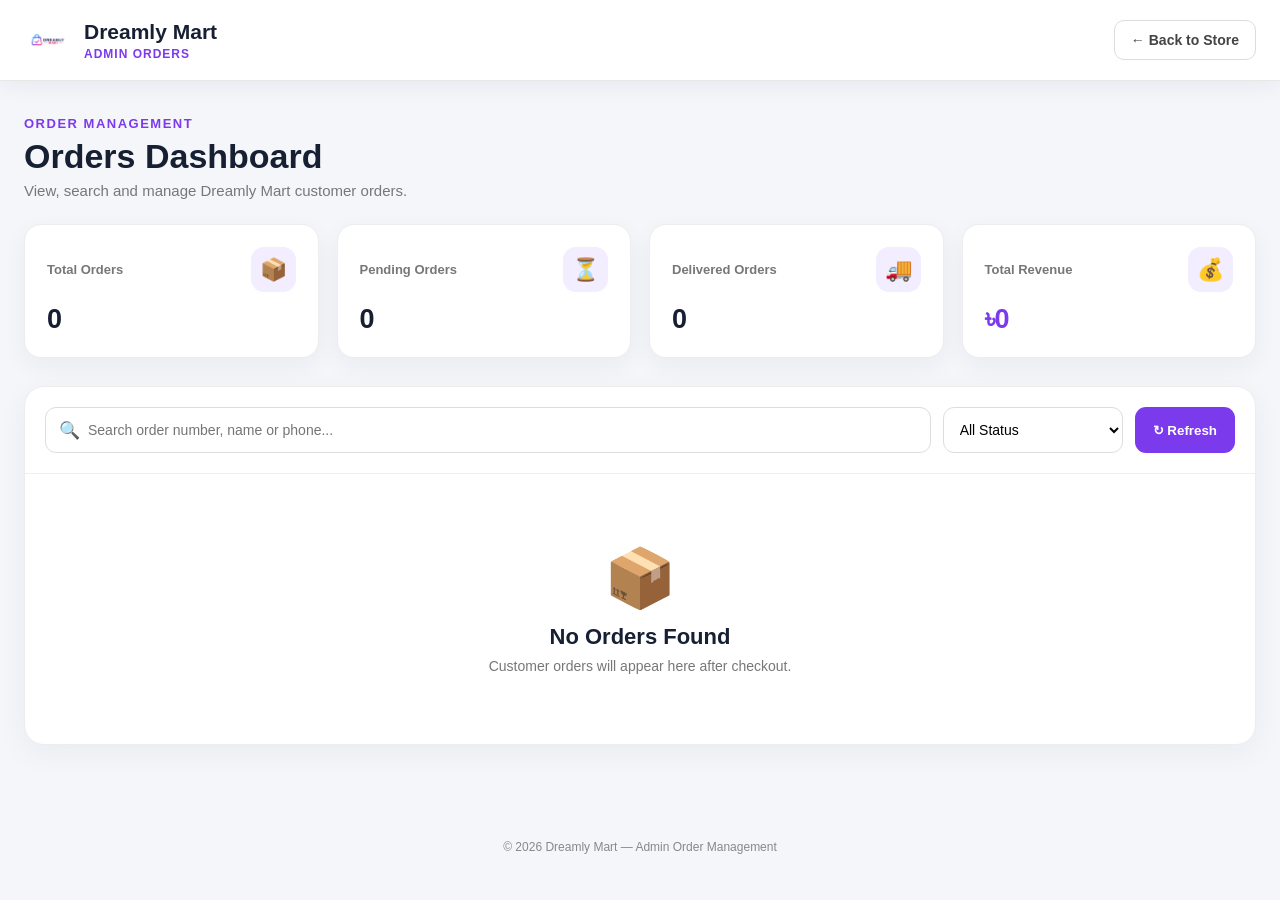
==== frontend/admin-orders.html @ 934dea35 "Create admin orders dashboard" ====
<!DOCTYPE html>
<html lang="en">

<head>

    <meta charset="UTF-8">

    <meta
        name="viewport"
        content="width=device-width, initial-scale=1.0"
    >

    <title>Admin Orders | Dreamly Mart</title>

    <style>

        /* =====================================================
           DREAMLY MART
           ADMIN ORDERS DASHBOARD
        ===================================================== */

        * {
            box-sizing: border-box;
        }


        html {
            scroll-behavior: smooth;
        }


        body {
            margin: 0;
            font-family:
                Arial,
                Helvetica,
                sans-serif;

            background: #f5f6fa;
            color: #172033;
        }


        button,
        input,
        select {
            font-family: inherit;
        }


        /* =====================================================
           HEADER
        ===================================================== */

        .admin-header {
            position: sticky;
            top: 0;
            z-index: 1000;

            width: 100%;

            background: #ffffff;

            border-bottom: 1px solid #e8e8e8;

            box-shadow:
                0 5px 20px rgba(20, 30, 50, 0.06);
        }


        .admin-header-inner {
            max-width: 1400px;

            margin: 0 auto;

            padding: 16px 24px;

            display: flex;

            align-items: center;

            justify-content: space-between;

            gap: 20px;
        }


        .admin-brand {
            display: flex;

            align-items: center;

            gap: 12px;
        }


        .admin-brand-logo {
            width: 48px;
            height: 48px;

            object-fit: contain;
        }


        .admin-brand-text h1 {
            margin: 0;

            font-size: 21px;

            color: #172033;
        }


        .admin-brand-text span {
            display: block;

            margin-top: 3px;

            font-size: 12px;

            color: #7c3aed;

            font-weight: 700;

            letter-spacing: 1px;
        }


        .back-store-btn {
            display: inline-flex;

            align-items: center;

            justify-content: center;

            gap: 7px;

            padding: 11px 16px;

            border: 1px solid #ddd;

            border-radius: 10px;

            background: #fff;

            color: #444;

            text-decoration: none;

            font-size: 14px;

            font-weight: 700;

            cursor: pointer;
        }


        .back-store-btn:hover {
            border-color: #7c3aed;

            color: #7c3aed;
        }



        /* =====================================================
           PAGE
        ===================================================== */

        .admin-page {
            width: 100%;

            max-width: 1400px;

            margin: 0 auto;

            padding: 35px 24px 70px;
        }


        .page-title {
            margin-bottom: 25px;
        }


        .page-title span {
            display: block;

            color: #7c3aed;

            font-size: 13px;

            font-weight: 800;

            letter-spacing: 1.5px;

            margin-bottom: 6px;
        }


        .page-title h2 {
            margin: 0 0 6px;

            font-size: 34px;
        }


        .page-title p {
            margin: 0;

            color: #777;

            font-size: 15px;
        }



        /* =====================================================
           STATS
        ===================================================== */

        .stats-grid {
            display: grid;

            grid-template-columns:
                repeat(4, minmax(0, 1fr));

            gap: 18px;

            margin-bottom: 28px;
        }


        .stat-card {
            background: #fff;

            border-radius: 17px;

            padding: 22px;

            border: 1px solid #ededed;

            box-shadow:
                0 8px 25px rgba(20, 30, 50, 0.05);
        }


        .stat-top {
            display: flex;

            align-items: center;

            justify-content: space-between;

            gap: 10px;
        }


        .stat-icon {
            width: 45px;
            height: 45px;

            border-radius: 13px;

            background: #f2edff;

            display: flex;

            align-items: center;

            justify-content: center;

            font-size: 22px;
        }


        .stat-card small {
            color: #777;

            font-size: 13px;

            font-weight: 600;
        }


        .stat-card strong {
            display: block;

            margin-top: 12px;

            font-size: 27px;

            color: #172033;
        }


        .stat-card.revenue strong {
            color: #7c3aed;
        }



        /* =====================================================
           TOOLBAR
        ===================================================== */

        .orders-panel {
            background: #fff;

            border-radius: 20px;

            border: 1px solid #ededed;

            box-shadow:
                0 8px 30px rgba(20, 30, 50, 0.05);

            overflow: hidden;
        }


        .orders-toolbar {
            padding: 20px;

            border-bottom: 1px solid #eee;

            display: grid;

            grid-template-columns:
                minmax(220px, 1fr)
                180px
                auto;

            gap: 12px;

            align-items: center;
        }


        .search-wrap {
            position: relative;
        }


        .search-wrap input {
            width: 100%;

            height: 46px;

            padding:
                0 15px 0 42px;

            border: 1px solid #ddd;

            border-radius: 11px;

            outline: none;

            font-size: 14px;
        }


        .search-wrap input:focus {
            border-color: #7c3aed;

            box-shadow:
                0 0 0 3px
                rgba(124, 58, 237, 0.10);
        }


        .search-icon {
            position: absolute;

            left: 14px;

            top: 50%;

            transform:
                translateY(-50%);

            font-size: 17px;

            color: #888;

            pointer-events: none;
        }


        #statusFilter {
            width: 100%;

            height: 46px;

            padding: 0 12px;

            border: 1px solid #ddd;

            border-radius: 11px;

            background: #fff;

            outline: none;

            font-size: 14px;
        }


        #statusFilter:focus {
            border-color: #7c3aed;
        }


        .refresh-btn {
            height: 46px;

            padding: 0 18px;

            border: none;

            border-radius: 11px;

            background: #7c3aed;

            color: #fff;

            font-weight: 700;

            cursor: pointer;
        }


        .refresh-btn:hover {
            background: #6d28d9;
        }



        /* =====================================================
           ORDERS TABLE
        ===================================================== */

        .orders-table-wrap {
            width: 100%;

            overflow-x: auto;
        }


        .orders-table {
            width: 100%;

            border-collapse: collapse;

            min-width: 950px;
        }


        .orders-table th {
            background: #fafafa;

            padding: 15px 16px;

            text-align: left;

            font-size: 12px;

            color: #777;

            text-transform: uppercase;

            letter-spacing: 0.7px;

            white-space: nowrap;

            border-bottom: 1px solid #eee;
        }


        .orders-table td {
            padding: 17px 16px;

            border-bottom: 1px solid #f0f0f0;

            vertical-align: middle;

            font-size: 14px;
        }


        .orders-table tbody tr:hover {
            background: #fcfbff;
        }


        .order-number {
            font-weight: 800;

            color: #7c3aed;

            white-space: nowrap;
        }


        .customer-name {
            font-weight: 700;

            color: #202638;
        }


        .customer-phone {
            margin-top: 4px;

            color: #777;

            font-size: 12px;
        }


        .order-total {
            font-weight: 800;

            color: #7c3aed;

            white-space: nowrap;
        }


        .order-date {
            color: #666;

            white-space: nowrap;

            font-size: 13px;
        }



        /* =====================================================
           STATUS
        ===================================================== */

        .status-select {
            border: none;

            outline: none;

            border-radius: 20px;

            padding: 7px 11px;

            font-size: 12px;

            font-weight: 800;

            cursor: pointer;

            background: #f1f1f1;

            color: #555;
        }


        .status-pending {
            background: #fff3cd;

            color: #856404;
        }


        .status-confirmed {
            background: #e7f1ff;

            color: #1456a0;
        }


        .status-processing {
            background: #eee8ff;

            color: #6333bb;
        }


        .status-shipped {
            background: #e4f8ef;

            color: #147a4d;
        }


        .status-delivered {
            background: #dff7e8;

            color: #137a40;
        }


        .status-cancelled {
            background: #ffe7e7;

            color: #b42318;
        }



        /* =====================================================
           ACTIONS
        ===================================================== */

        .action-buttons {
            display: flex;

            gap: 7px;

            align-items: center;
        }


        .view-btn,
        .delete-btn {
            border: none;

            border-radius: 9px;

            padding: 9px 11px;

            cursor: pointer;

            font-size: 13px;

            font-weight: 700;
        }


        .view-btn {
            background: #f1ecff;

            color: #6d28d9;
        }


        .view-btn:hover {
            background: #e7ddff;
        }


        .delete-btn {
            background: #fff0f0;

            color: #c62828;
        }


        .delete-btn:hover {
            background: #ffe1e1;
        }



        /* =====================================================
           EMPTY STATE
        ===================================================== */

        .empty-orders {
            padding: 70px 20px;

            text-align: center;
        }


        .empty-orders-icon {
            font-size: 58px;

            margin-bottom: 12px;
        }


        .empty-orders h3 {
            margin: 0 0 8px;

            font-size: 22px;
        }


        .empty-orders p {
            margin: 0;

            color: #777;

            font-size: 14px;
        }



        /* =====================================================
           MODAL
        ===================================================== */

        .order-modal-overlay {
            position: fixed;

            inset: 0;

            z-index: 9999;

            background:
                rgba(15, 20, 30, 0.65);

            display: none;

            align-items: center;

            justify-content: center;

            padding: 20px;
        }


        .order-modal-overlay.show {
            display: flex;
        }


        .order-modal {
            width: 100%;

            max-width: 720px;

            max-height: 90vh;

            overflow-y: auto;

            background: #fff;

            border-radius: 22px;

            box-shadow:
                0 25px 80px
                rgba(0, 0, 0, 0.22);
        }


        .modal-header {
            position: sticky;

            top: 0;

            z-index: 2;

            background: #fff;

            padding: 20px 23px;

            border-bottom: 1px solid #eee;

            display: flex;

            align-items: center;

            justify-content: space-between;

            gap: 15px;
        }


        .modal-header h2 {
            margin: 0;

            font-size: 21px;
        }


        .modal-close {
            width: 40px;
            height: 40px;

            border: none;

            border-radius: 50%;

            background: #f3f3f3;

            font-size: 21px;

            cursor: pointer;
        }


        .modal-body {
            padding: 23px;
        }


        .detail-section {
            margin-bottom: 25px;
        }


        .detail-section:last-child {
            margin-bottom: 0;
        }


        .detail-section-title {
            margin: 0 0 13px;

            font-size: 14px;

            color: #7c3aed;

            text-transform: uppercase;

            letter-spacing: 1px;
        }


        .customer-details {
            display: grid;

            grid-template-columns:
                1fr 1fr;

            gap: 12px;
        }


        .detail-box {
            padding: 13px;

            border-radius: 11px;

            background: #f8f8fa;
        }


        .detail-box.full {
            grid-column: 1 / -1;
        }


        .detail-box small {
            display: block;

            color: #888;

            font-size: 11px;

            margin-bottom: 4px;
        }


        .detail-box strong {
            color: #202638;

            font-size: 14px;

            word-break: break-word;
        }


        .modal-items {
            border: 1px solid #eee;

            border-radius: 13px;

            overflow: hidden;
        }


        .modal-item {
            display: grid;

            grid-template-columns:
                55px minmax(0, 1fr) auto;

            gap: 12px;

            align-items: center;

            padding: 12px;

            border-bottom: 1px solid #eee;
        }


        .modal-item:last-child {
            border-bottom: none;
        }


        .modal-item-image {
            width: 55px;
            height: 55px;

            border-radius: 9px;

            background: #f5f5f5;

            overflow: hidden;

            display: flex;

            align-items: center;

            justify-content: center;
        }


        .modal-item-image img {
            width: 100%;
            height: 100%;

            object-fit: cover;
        }


        .modal-item-name {
            font-size: 14px;

            font-weight: 700;

            color: #202638;
        }


        .modal-item-qty {
            margin-top: 4px;

            font-size: 12px;

            color: #777;
        }


        .modal-item-price {
            font-weight: 800;

            color: #7c3aed;

            white-space: nowrap;
        }


        .modal-total {
            margin-top: 14px;

            padding-top: 15px;

            border-top: 1px dashed #ddd;
        }


        .modal-total-row {
            display: flex;

            align-items: center;

            justify-content: space-between;

            gap: 15px;

            margin-bottom: 10px;
        }


        .modal-total-row span {
            color: #666;

            font-size: 14px;
        }


        .modal-total-row strong {
            color: #222;

            font-size: 14px;
        }


        .modal-grand-total {
            padding-top: 12px;

            border-top: 1px solid #eee;

            display: flex;

            justify-content: space-between;

            align-items: center;
        }


        .modal-grand-total span {
            font-weight: 800;

            font-size: 17px;
        }


        .modal-grand-total strong {
            font-size: 22px;

            color: #7c3aed;
        }



        /* =====================================================
           FOOTER
        ===================================================== */

        .admin-footer {
            text-align: center;

            padding: 25px 15px 40px;

            color: #888;

            font-size: 12px;
        }



        /* =====================================================
           MOBILE
        ===================================================== */

        @media (max-width: 900px) {

            .stats-grid {
                grid-template-columns:
                    repeat(2, minmax(0, 1fr));
            }


            .orders-toolbar {
                grid-template-columns:
                    1fr 1fr;
            }


            .refresh-btn {
                width: 100%;
            }

        }


        @media (max-width: 600px) {

            .admin-header-inner {
                padding: 12px 15px;
            }


            .admin-brand-logo {
                width: 42px;
                height: 42px;
            }


            .admin-brand-text h1 {
                font-size: 17px;
            }


            .admin-brand-text span {
                font-size: 10px;
            }


            .back-store-btn {
                padding: 9px 11px;

                font-size: 12px;
            }


            .admin-page {
                padding:
                    25px 12px 50px;
            }


            .page-title h2 {
                font-size: 28px;
            }


            .stats-grid {
                grid-template-columns: 1fr 1fr;

                gap: 10px;
            }


            .stat-card {
                padding: 15px;
            }


            .stat-card strong {
                font-size: 22px;
            }


            .stat-icon {
                width: 38px;
                height: 38px;

                font-size: 18px;
            }


            .orders-toolbar {
                grid-template-columns: 1fr;

                padding: 15px;
            }


            .orders-panel {
                border-radius: 15px;
            }


            .customer-details {
                grid-template-columns: 1fr;
            }


            .detail-box.full {
                grid-column: auto;
            }


            .order-modal {
                border-radius: 17px;

                max-height: 94vh;
            }


            .modal-body {
                padding: 18px;
            }

        }

    </style>

</head>


<body>


<!-- =====================================================
     HEADER
===================================================== -->

<header class="admin-header">

    <div class="admin-header-inner">

        <div class="admin-brand">

            <img
                class="admin-brand-logo"
                src="images/logo-header.png"
                alt="Dreamly Mart"
            >

            <div class="admin-brand-text">

                <h1>
                    Dreamly Mart
                </h1>

                <span>
                    ADMIN ORDERS
                </span>

            </div>

        </div>


        <a
            href="index.html"
            class="back-store-btn"
        >
            ← Back to Store
        </a>

    </div>

</header>



<!-- =====================================================
     MAIN
===================================================== -->

<main class="admin-page">


    <!-- PAGE TITLE -->

    <section class="page-title">

        <span>
            ORDER MANAGEMENT
        </span>

        <h2>
            Orders Dashboard
        </h2>

        <p>
            View, search and manage Dreamly Mart customer orders.
        </p>

    </section>



    <!-- =================================================
         STATS
    ================================================== -->

    <section class="stats-grid">


        <div class="stat-card">

            <div class="stat-top">

                <small>
                    Total Orders
                </small>

                <div class="stat-icon">
                    📦
                </div>

            </div>

            <strong id="totalOrders">
                0
            </strong>

        </div>



        <div class="stat-card">

            <div class="stat-top">

                <small>
                    Pending Orders
                </small>

                <div class="stat-icon">
                    ⏳
                </div>

            </div>

            <strong id="pendingOrders">
                0
            </strong>

        </div>



        <div class="stat-card">

            <div class="stat-top">

                <small>
                    Delivered Orders
                </small>

                <div class="stat-icon">
                    🚚
                </div>

            </div>

            <strong id="deliveredOrders">
                0
            </strong>

        </div>



        <div class="stat-card revenue">

            <div class="stat-top">

                <small>
                    Total Revenue
                </small>

                <div class="stat-icon">
                    💰
                </div>

            </div>

            <strong id="totalRevenue">
                ৳0
            </strong>

        </div>


    </section>



    <!-- =================================================
         ORDERS
    ================================================== -->

    <section class="orders-panel">


        <!-- TOOLBAR -->

        <div class="orders-toolbar">


            <div class="search-wrap">

                <span class="search-icon">
                    🔍
                </span>

                <input
                    type="search"
                    id="orderSearch"
                    placeholder="Search order number, name or phone..."
                    autocomplete="off"
                >

            </div>


            <select id="statusFilter">

                <option value="all">
                    All Status
                </option>

                <option value="Pending">
                    Pending
                </option>

                <option value="Confirmed">
                    Confirmed
                </option>

                <option value="Processing">
                    Processing
                </option>

                <option value="Shipped">
                    Shipped
                </option>

                <option value="Delivered">
                    Delivered
                </option>

                <option value="Cancelled">
                    Cancelled
                </option>

            </select>


            <button
                type="button"
                class="refresh-btn"
                id="refreshOrders"
            >
                ↻ Refresh

            </button>


        </div>



        <!-- TABLE -->

        <div
            class="orders-table-wrap"
            id="ordersTableContainer"
        >

        </div>


    </section>


</main>



<!-- =====================================================
     ORDER DETAILS MODAL
===================================================== -->

<div
    class="order-modal-overlay"
    id="orderModalOverlay"
>


    <div class="order-modal">


        <div class="modal-header">

            <h2>
                Order Details
            </h2>


            <button
                type="button"
                class="modal-close"
                id="closeOrderModal"
                aria-label="Close"
            >
                ✕
            </button>

        </div>


        <div
            class="modal-body"
            id="orderModalBody"
        >

        </div>


    </div>

</div>



<!-- =====================================================
     FOOTER
===================================================== -->

<footer class="admin-footer">

    © 2026 Dreamly Mart — Admin Order Management

</footer>



<script>

document.addEventListener(
    "DOMContentLoaded",
    function () {


        /* =================================================
           STORAGE
        ================================================= */

        function getOrders() {

            try {

                return JSON.parse(
                    localStorage.getItem(
                        "dreamlyOrders"
                    )
                ) || [];

            } catch (error) {

                return [];

            }

        }


        function saveOrders(orders) {

            localStorage.setItem(
                "dreamlyOrders",
                JSON.stringify(orders)
            );

        }



        /* =================================================
           ELEMENTS
        ================================================= */

        const tableContainer =
            document.getElementById(
                "ordersTableContainer"
            );


        const searchInput =
            document.getElementById(
                "orderSearch"
            );


        const statusFilter =
            document.getElementById(
                "statusFilter"
            );


        const refreshButton =
            document.getElementById(
                "refreshOrders"
            );


        const modalOverlay =
            document.getElementById(
                "orderModalOverlay"
            );


        const modalBody =
            document.getElementById(
                "orderModalBody"
            );


        const closeModalButton =
            document.getElementById(
                "closeOrderModal"
            );



        /* =================================================
           MONEY
        ================================================= */

        function formatMoney(amount) {

            return (
                "৳" +
                Number(amount || 0)
                    .toLocaleString("en-BD")
            );

        }



        /* =================================================
           DATE
        ================================================= */

        function formatDate(dateString) {

            if (!dateString) {

                return "—";

            }


            const date =
                new Date(dateString);


            if (
                Number.isNaN(
                    date.getTime()
                )
            ) {

                return "—";

            }


            return date.toLocaleDateString(
                "en-BD",
                {
                    day: "2-digit",
                    month: "short",
                    year: "numeric"
                }
            )
            +
            " "
            +
            date.toLocaleTimeString(
                "en-BD",
                {
                    hour: "2-digit",
                    minute: "2-digit"
                }
            );

        }



        /* =================================================
           ESCAPE HTML
        ================================================= */

        function escapeHTML(value) {

            return String(
                value ?? ""
            )
            .replace(
                /&/g,
                "&amp;"
            )
            .replace(
                /</g,
                "&lt;"
            )
            .replace(
                />/g,
                "&gt;"
            )
            .replace(
                /"/g,
                "&quot;"
            )
            .replace(
                /'/g,
                "&#039;"
            );

        }



        /* =================================================
           STATUS CLASS
        ================================================= */

        function statusClass(status) {

            const safeStatus =
                String(status || "Pending")
                    .toLowerCase();


            return (
                "status-" +
                safeStatus
                    .replace(
                        /\s+/g,
                        "-"
                    )
            );

        }



        /* =================================================
           UPDATE STATS
        ================================================= */

        function updateStats(orders) {

            const total =
                orders.length;


            const pending =
                orders.filter(
                    function (order) {

                        return (
                            order.status ===
                            "Pending"
                        );

                    }
                ).length;


            const delivered =
                orders.filter(
                    function (order) {

                        return (
                            order.status ===
                            "Delivered"
                        );

                    }
                ).length;


            const revenue =
                orders.reduce(
                    function (
                        total,
                        order
                    ) {

                        return (
                            total +
                            Number(
                                order.total || 0
                            )
                        );

                    },
                    0
                );


            document.getElementById(
                "totalOrders"
            ).textContent =
                total;


            document.getElementById(
                "pendingOrders"
            ).textContent =
                pending;


            document.getElementById(
                "deliveredOrders"
            ).textContent =
                delivered;


            document.getElementById(
                "totalRevenue"
            ).textContent =
                formatMoney(
                    revenue
                );

        }



        /* =================================================
           FILTER ORDERS
        ================================================= */

        function getFilteredOrders() {

            const orders =
                getOrders();


            const search =
                searchInput
                    ? searchInput.value
                        .trim()
                        .toLowerCase()
                    : "";


            const status =
                statusFilter
                    ? statusFilter.value
                    : "all";


            return orders.filter(
                function (order) {

                    const customer =
                        order.customer || {};


                    const searchText =
                        (
                            order.orderNumber ||
                            ""
                        )
                        .toLowerCase()
                        +
                        " "
                        +
                        (
                            customer.name ||
                            ""
                        )
                        .toLowerCase()
                        +
                        " "
                        +
                        (
                            customer.phone ||
                            ""
                        )
                        .toLowerCase();


                    const matchesSearch =
                        !search ||
                        searchText.includes(
                            search
                        );


                    const matchesStatus =
                        status === "all" ||
                        order.status === status;


                    return (
                        matchesSearch &&
                        matchesStatus
                    );

                }
            );

        }



        /* =================================================
           RENDER ORDERS
        ================================================= */

        function renderOrders() {

            const allOrders =
                getOrders();


            updateStats(
                allOrders
            );


            const orders =
                getFilteredOrders();


            if (
                !orders.length
            ) {

                tableContainer.innerHTML = `

                    <div class="empty-orders">

                        <div class="empty-orders-icon">
                            📦
                        </div>

                        <h3>
                            No Orders Found
                        </h3>

                        <p>
                            Customer orders will appear here after checkout.
                        </p>

                    </div>

                `;

                return;

            }


            /* Newest first */

            orders.sort(
                function (a, b) {

                    return (
                        new Date(
                            b.createdAt || 0
                        )
                        -
                        new Date(
                            a.createdAt || 0
                        )
                    );

                }
            );


            let rows = "";


            orders.forEach(
                function (order) {

                    const customer =
                        order.customer || {};


                    const status =
                        order.status ||
                        "Pending";


                    rows += `

                        <tr>

                            <td>

                                <div class="order-number">
                                    ${escapeHTML(
                                        order.orderNumber ||
                                        "—"
                                    )}
                                </div>

                            </td>


                            <td>

                                <div class="customer-name">
                                    ${escapeHTML(
                                        customer.name ||
                                        "—"
                                    )}
                                </div>

                                <div class="customer-phone">
                                    ${escapeHTML(
                                        customer.phone ||
                                        "—"
                                    )}
                                </div>

                            </td>


                            <td>

                                ${escapeHTML(
                                    customer.district ||
                                    "—"
                                )}

                            </td>


                            <td>

                                <div class="order-total">
                                    ${formatMoney(
                                        order.total
                                    )}
                                </div>

                            </td>


                            <td>

                                <div class="order-date">
                                    ${formatDate(
                                        order.createdAt
                                    )}
                                </div>

                            </td>


                            <td>

                                <select
                                    class="status-select ${statusClass(
                                        status
                                    )}"
                                    data-status-id="${escapeHTML(
                                        order.orderNumber
                                    )}"
                                >

                                    <option
                                        value="Pending"
                                        ${status === "Pending" ? "selected" : ""}
                                    >
                                        Pending
                                    </option>

                                    <option
                                        value="Confirmed"
                                        ${status === "Confirmed" ? "selected" : ""}
                                    >
                                        Confirmed
                                    </option>

                                    <option
                                        value="Processing"
                                        ${status === "Processing" ? "selected" : ""}
                                    >
                                        Processing
                                    </option>

                                    <option
                                        value="Shipped"
                                        ${status === "Shipped" ? "selected" : ""}
                                    >
                                        Shipped
                                    </option>

                                    <option
                                        value="Delivered"
                                        ${status === "Delivered" ? "selected" : ""}
                                    >
                                        Delivered
                                    </option>

                                    <option
                                        value="Cancelled"
                                        ${status === "Cancelled" ? "selected" : ""}
                                    >
                                        Cancelled
                                    </option>

                                </select>

                            </td>


                            <td>

                                <div class="action-buttons">

                                    <button
                                        type="button"
                                        class="view-btn"
                                        data-view-id="${escapeHTML(
                                            order.orderNumber
                                        )}"
                                    >
                                        👁 View
                                    </button>


                                    <button
                                        type="button"
                                        class="delete-btn"
                                        data-delete-id="${escapeHTML(
                                            order.orderNumber
                                        )}"
                                    >
                                        🗑 Delete
                                    </button>

                                </div>

                            </td>

                        </tr>

                    `;

                }
            );


            tableContainer.innerHTML = `

                <table class="orders-table">

                    <thead>

                        <tr>

                            <th>
                                Order
                            </th>

                            <th>
                                Customer
                            </th>

                            <th>
                                District
                            </th>

                            <th>
                                Total
                            </th>

                            <th>
                                Date
                            </th>

                            <th>
                                Status
                            </th>

                            <th>
                                Action
                            </th>

                        </tr>

                    </thead>


                    <tbody>

                        ${rows}

                    </tbody>

                </table>

            `;


            attachOrderActions();

        }



        /* =================================================
           ORDER ACTIONS
        ================================================= */

        function attachOrderActions() {


            /* STATUS */

            tableContainer
                .querySelectorAll(
                    ".status-select"
                )
                .forEach(
                    function (select) {

                        select.addEventListener(
                            "change",
                            function () {

                                updateOrderStatus(
                                    select.dataset.statusId,
                                    select.value
                                );

                            }
                        );

                    }
                );


            /* VIEW */

            tableContainer
                .querySelectorAll(
                    "[data-view-id]"
                )
                .forEach(
                    function (button) {

                        button.addEventListener(
                            "click",
                            function () {

                                openOrderModal(
                                    button.dataset.viewId
                                );

                            }
                        );

                    }
                );


            /* DELETE */

            tableContainer
                .querySelectorAll(
                    "[data-delete-id]"
                )
                .forEach(
                    function (button) {

                        button.addEventListener(
                            "click",
                            function () {

                                deleteOrder(
                                    button.dataset.deleteId
                                );

                            }
                        );

                    }
                );

        }



        /* =================================================
           UPDATE STATUS
        ================================================= */

        function updateOrderStatus(
            orderNumber,
            newStatus
        ) {

            const orders =
                getOrders();


            const order =
                orders.find(
                    function (item) {

                        return (
                            item.orderNumber ===
                            orderNumber
                        );

                    }
                );


            if (!order) {

                return;

            }


            order.status =
                newStatus;


            saveOrders(
                orders
            );


            renderOrders();

        }



        /* =================================================
           DELETE ORDER
        ================================================= */

        function deleteOrder(
            orderNumber
        ) {

            const confirmed =
                window.confirm(
                    "Are you sure you want to delete this order?"
                );


            if (!confirmed) {

                return;

            }


            let orders =
                getOrders();


            orders =
                orders.filter(
                    function (order) {

                        return (
                            order.orderNumber !==
                            orderNumber
                        );

                    }
                );


            saveOrders(
                orders
            );


            renderOrders();

        }



        /* =================================================
           OPEN ORDER MODAL
        ================================================= */

        function openOrderModal(
            orderNumber
        ) {

            const orders =
                getOrders();


            const order =
                orders.find(
                    function (item) {

                        return (
                            item.orderNumber ===
                            orderNumber
                        );

                    }
                );


            if (!order) {

                return;

            }


            const customer =
                order.customer || {};


            const items =
                Array.isArray(
                    order.items
                )
                    ? order.items
                    : [];


            let itemsHTML = "";


            items.forEach(
                function (item) {

                    itemsHTML += `

                        <div class="modal-item">

                            <div class="modal-item-image">

                                <img
                                    src="${escapeHTML(
                                        item.image ||
                                        ""
                                    )}"
                                    alt="${escapeHTML(
                                        item.name ||
                                        "Product"
                                    )}"
                                >

                            </div>


                            <div>

                                <div class="modal-item-name">

                                    ${escapeHTML(
                                        item.name ||
                                        "Product"
                                    )}

                                </div>

                                <div class="modal-item-qty">

                                    Quantity:
                                    ${Number(
                                        item.quantity || 0
                                    )}

                                </div>

                            </div>


                            <div class="modal-item-price">

                                ${formatMoney(
                                    Number(
                                        item.price || 0
                                    ) *
                                    Number(
                                        item.quantity || 0
                                    )
                                )}

                            </div>

                        </div>

                    `;

                }
            );


            if (!itemsHTML) {

                itemsHTML = `

                    <div style="padding:20px;text-align:center;color:#777;">
                        No product information available.
                    </div>

                `;

            }


            modalBody.innerHTML = `

                <div class="detail-section">

                    <h3 class="detail-section-title">
                        Order Information
                    </h3>


                    <div class="customer-details">

                        <div class="detail-box">

                            <small>
                                Order Number
                            </small>

                            <strong>
                                ${escapeHTML(
                                    order.orderNumber ||
                                    "—"
                                )}
                            </strong>

                        </div>


                        <div class="detail-box">

                            <small>
                                Order Date
                            </small>

                            <strong>
                                ${formatDate(
                                    order.createdAt
                                )}
                            </strong>

                        </div>


                        <div class="detail-box">

                            <small>
                                Status
                            </small>

                            <strong>
                                ${escapeHTML(
                                    order.status ||
                                    "Pending"
                                )}
                            </strong>

                        </div>


                        <div class="detail-box">

                            <small>
                                Payment Method
                            </small>

                            <strong>
                                ${escapeHTML(
                                    order.paymentMethod ||
                                    "cod"
                                )}
                            </strong>

                        </div>

                    </div>

                </div>



                <div class="detail-section">

                    <h3 class="detail-section-title">
                        Customer Information
                    </h3>


                    <div class="customer-details">

                        <div class="detail-box">

                            <small>
                                Full Name
                            </small>

                            <strong>
                                ${escapeHTML(
                                    customer.name ||
                                    "—"
                                )}
                            </strong>

                        </div>


                        <div class="detail-box">

                            <small>
                                Mobile Number
                            </small>

                            <strong>
                                ${escapeHTML(
                                    customer.phone ||
                                    "—"
                                )}
                            </strong>

                        </div>


                        <div class="detail-box">

                            <small>
                                Email
                            </small>

                            <strong>
                                ${escapeHTML(
                                    customer.email ||
                                    "Not provided"
                                )}
                            </strong>

                        </div>


                        <div class="detail-box">

                            <small>
                                District
                            </small>

                            <strong>
                                ${escapeHTML(
                                    customer.district ||
                                    "—"
                                )}
                            </strong>

                        </div>


                        <div class="detail-box full">

                            <small>
                                Delivery Address
                            </small>

                            <strong>
                                ${escapeHTML(
                                    customer.address ||
                                    "—"
                                )}
                            </strong>

                        </div>


                        ${
                            customer.note
                                ? `
                                    <div class="detail-box full">

                                        <small>
                                            Order Note
                                        </small>

                                        <strong>
                                            ${escapeHTML(
                                                customer.note
                                            )}
                                        </strong>

                                    </div>
                                `
                                : ""
                        }

                    </div>

                </div>



                <div class="detail-section">

                    <h3 class="detail-section-title">
                        Ordered Products
                    </h3>


                    <div class="modal-items">

                        ${itemsHTML}

                    </div>


                    <div class="modal-total">

                        <div class="modal-total-row">

                            <span>
                                Subtotal
                            </span>

                            <strong>
                                ${formatMoney(
                                    order.subtotal
                                )}
                            </strong>

                        </div>


                        <div class="modal-total-row">

                            <span>
                                Delivery Charge
                            </span>

                            <strong>
                                ${formatMoney(
                                    order.deliveryCharge
                                )}
                            </strong>

                        </div>


                        <div class="modal-grand-total">

                            <span>
                                Total
                            </span>

                            <strong>
                                ${formatMoney(
                                    order.total
                                )}
                            </strong>

                        </div>

                    </div>

                </div>

            `;


            modalOverlay.classList.add(
                "show"
            );


            /* Image fallback */

            modalBody
                .querySelectorAll(
                    "img"
                )
                .forEach(
                    function (image) {

                        image.onerror =
                            function () {

                                this.style.display =
                                    "none";

                            };

                    }
                );

        }



        /* =================================================
           CLOSE MODAL
        ================================================= */

        function closeOrderModal() {

            modalOverlay.classList.remove(
                "show"
            );

        }


        closeModalButton.addEventListener(
            "click",
            closeOrderModal
        );


        modalOverlay.addEventListener(
            "click",
            function (event) {

                if (
                    event.target ===
                    modalOverlay
                ) {

                    closeOrderModal();

                }

            }
        );


        document.addEventListener(
            "keydown",
            function (event) {

                if (
                    event.key === "Escape"
                ) {

                    closeOrderModal();

                }

            }
        );



        /* =================================================
           SEARCH
        ================================================= */

        if (searchInput) {

            searchInput.addEventListener(
                "input",
                renderOrders
            );

        }


        /* =================================================
           FILTER
        ================================================= */

        if (statusFilter) {

            statusFilter.addEventListener(
                "change",
                renderOrders
            );

        }


        /* =================================================
           REFRESH
        ================================================= */

        if (refreshButton) {

            refreshButton.addEventListener(
                "click",
                renderOrders
            );

        }



        /* =================================================
           INITIALIZE
        ================================================= */

        renderOrders();

    }

);

</script>


</body>

</html>
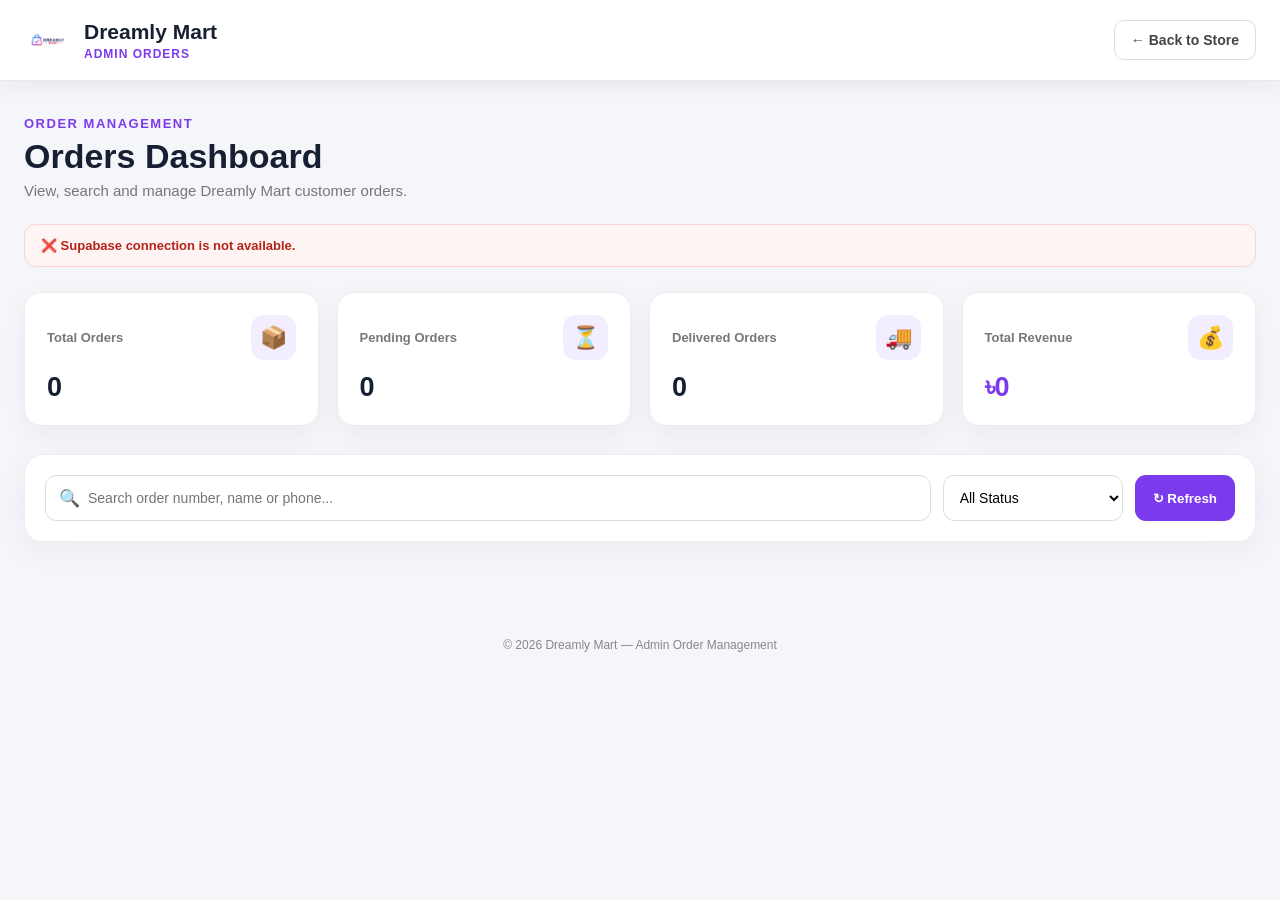
==== commit 645ec4e5: "Connect admin orders to Supabase" ====
--- a/frontend/admin-orders.html
+++ b/frontend/admin-orders.html
@@ -12,11 +12,13 @@
 
     <title>Admin Orders | Dreamly Mart</title>
 
+
     <style>
 
         /* =====================================================
            DREAMLY MART
            ADMIN ORDERS DASHBOARD
+           SUPABASE VERSION
         ===================================================== */
 
         * {
@@ -31,12 +33,14 @@
 
         body {
             margin: 0;
+
             font-family:
                 Arial,
                 Helvetica,
                 sans-serif;
 
             background: #f5f6fa;
+
             color: #172033;
         }
 
@@ -48,27 +52,34 @@
         }
 
 
+
         /* =====================================================
            HEADER
         ===================================================== */
 
         .admin-header {
+
             position: sticky;
+
             top: 0;
+
             z-index: 1000;
 
             width: 100%;
 
             background: #ffffff;
 
-            border-bottom: 1px solid #e8e8e8;
+            border-bottom:
+                1px solid #e8e8e8;
 
             box-shadow:
-                0 5px 20px rgba(20, 30, 50, 0.06);
+                0 5px 20px
+                rgba(20, 30, 50, 0.06);
         }
 
 
         .admin-header-inner {
+
             max-width: 1400px;
 
             margin: 0 auto;
@@ -86,6 +97,7 @@
 
 
         .admin-brand {
+
             display: flex;
 
             align-items: center;
@@ -95,7 +107,9 @@
 
 
         .admin-brand-logo {
+
             width: 48px;
+
             height: 48px;
 
             object-fit: contain;
@@ -103,6 +117,7 @@
 
 
         .admin-brand-text h1 {
+
             margin: 0;
 
             font-size: 21px;
@@ -112,6 +127,7 @@
 
 
         .admin-brand-text span {
+
             display: block;
 
             margin-top: 3px;
@@ -127,14 +143,13 @@
 
 
         .back-store-btn {
+
             display: inline-flex;
 
             align-items: center;
 
             justify-content: center;
 
-            gap: 7px;
-
             padding: 11px 16px;
 
             border: 1px solid #ddd;
@@ -156,6 +171,7 @@
 
 
         .back-store-btn:hover {
+
             border-color: #7c3aed;
 
             color: #7c3aed;
@@ -168,6 +184,7 @@
         ===================================================== */
 
         .admin-page {
+
             width: 100%;
 
             max-width: 1400px;
@@ -179,11 +196,13 @@
 
 
         .page-title {
+
             margin-bottom: 25px;
         }
 
 
         .page-title span {
+
             display: block;
 
             color: #7c3aed;
@@ -199,6 +218,7 @@
 
 
         .page-title h2 {
+
             margin: 0 0 6px;
 
             font-size: 34px;
@@ -206,11 +226,63 @@
 
 
         .page-title p {
+
             margin: 0;
 
             color: #777;
 
             font-size: 15px;
+        }
+
+
+
+        /* =====================================================
+           DATABASE STATUS
+        ===================================================== */
+
+        .database-status {
+
+            margin-bottom: 25px;
+
+            padding: 13px 16px;
+
+            border-radius: 12px;
+
+            background: #fff;
+
+            border: 1px solid #e8e8e8;
+
+            font-size: 13px;
+
+            font-weight: 700;
+        }
+
+
+        .database-status.loading {
+
+            color: #7c3aed;
+
+            background: #faf8ff;
+        }
+
+
+        .database-status.success {
+
+            color: #137a40;
+
+            background: #effbf4;
+
+            border-color: #cdeed9;
+        }
+
+
+        .database-status.error {
+
+            color: #b42318;
+
+            background: #fff4f4;
+
+            border-color: #ffd2d2;
         }
 
 
@@ -220,6 +292,7 @@
         ===================================================== */
 
         .stats-grid {
+
             display: grid;
 
             grid-template-columns:
@@ -232,6 +305,7 @@
 
 
         .stat-card {
+
             background: #fff;
 
             border-radius: 17px;
@@ -241,11 +315,13 @@
             border: 1px solid #ededed;
 
             box-shadow:
-                0 8px 25px rgba(20, 30, 50, 0.05);
+                0 8px 25px
+                rgba(20, 30, 50, 0.05);
         }
 
 
         .stat-top {
+
             display: flex;
 
             align-items: center;
@@ -257,7 +333,9 @@
 
 
         .stat-icon {
+
             width: 45px;
+
             height: 45px;
 
             border-radius: 13px;
@@ -275,6 +353,7 @@
 
 
         .stat-card small {
+
             color: #777;
 
             font-size: 13px;
@@ -284,6 +363,7 @@
 
 
         .stat-card strong {
+
             display: block;
 
             margin-top: 12px;
@@ -295,16 +375,18 @@
 
 
         .stat-card.revenue strong {
+
             color: #7c3aed;
         }
 
 
 
         /* =====================================================
-           TOOLBAR
+           ORDERS PANEL
         ===================================================== */
 
         .orders-panel {
+
             background: #fff;
 
             border-radius: 20px;
@@ -312,13 +394,15 @@
             border: 1px solid #ededed;
 
             box-shadow:
-                0 8px 30px rgba(20, 30, 50, 0.05);
+                0 8px 30px
+                rgba(20, 30, 50, 0.05);
 
             overflow: hidden;
         }
 
 
         .orders-toolbar {
+
             padding: 20px;
 
             border-bottom: 1px solid #eee;
@@ -337,11 +421,13 @@
 
 
         .search-wrap {
+
             position: relative;
         }
 
 
         .search-wrap input {
+
             width: 100%;
 
             height: 46px;
@@ -360,6 +446,7 @@
 
 
         .search-wrap input:focus {
+
             border-color: #7c3aed;
 
             box-shadow:
@@ -369,6 +456,7 @@
 
 
         .search-icon {
+
             position: absolute;
 
             left: 14px;
@@ -387,6 +475,7 @@
 
 
         #statusFilter {
+
             width: 100%;
 
             height: 46px;
@@ -405,12 +494,8 @@
         }
 
 
-        #statusFilter:focus {
-            border-color: #7c3aed;
-        }
-
-
         .refresh-btn {
+
             height: 46px;
 
             padding: 0 18px;
@@ -430,16 +515,18 @@
 
 
         .refresh-btn:hover {
+
             background: #6d28d9;
         }
 
 
 
         /* =====================================================
-           ORDERS TABLE
+           TABLE
         ===================================================== */
 
         .orders-table-wrap {
+
             width: 100%;
 
             overflow-x: auto;
@@ -447,15 +534,17 @@
 
 
         .orders-table {
+
             width: 100%;
 
             border-collapse: collapse;
 
-            min-width: 950px;
+            min-width: 1050px;
         }
 
 
         .orders-table th {
+
             background: #fafafa;
 
             padding: 15px 16px;
@@ -477,6 +566,7 @@
 
 
         .orders-table td {
+
             padding: 17px 16px;
 
             border-bottom: 1px solid #f0f0f0;
@@ -488,11 +578,13 @@
 
 
         .orders-table tbody tr:hover {
+
             background: #fcfbff;
         }
 
 
         .order-number {
+
             font-weight: 800;
 
             color: #7c3aed;
@@ -502,6 +594,7 @@
 
 
         .customer-name {
+
             font-weight: 700;
 
             color: #202638;
@@ -509,6 +602,7 @@
 
 
         .customer-phone {
+
             margin-top: 4px;
 
             color: #777;
@@ -518,6 +612,7 @@
 
 
         .order-total {
+
             font-weight: 800;
 
             color: #7c3aed;
@@ -527,6 +622,7 @@
 
 
         .order-date {
+
             color: #666;
 
             white-space: nowrap;
@@ -541,6 +637,7 @@
         ===================================================== */
 
         .status-select {
+
             border: none;
 
             outline: none;
@@ -554,14 +651,11 @@
             font-weight: 800;
 
             cursor: pointer;
-
-            background: #f1f1f1;
-
-            color: #555;
         }
 
 
         .status-pending {
+
             background: #fff3cd;
 
             color: #856404;
@@ -569,6 +663,7 @@
 
 
         .status-confirmed {
+
             background: #e7f1ff;
 
             color: #1456a0;
@@ -576,6 +671,7 @@
 
 
         .status-processing {
+
             background: #eee8ff;
 
             color: #6333bb;
@@ -583,6 +679,7 @@
 
 
         .status-shipped {
+
             background: #e4f8ef;
 
             color: #147a4d;
@@ -590,6 +687,7 @@
 
 
         .status-delivered {
+
             background: #dff7e8;
 
             color: #137a40;
@@ -597,6 +695,7 @@
 
 
         .status-cancelled {
+
             background: #ffe7e7;
 
             color: #b42318;
@@ -609,6 +708,7 @@
         ===================================================== */
 
         .action-buttons {
+
             display: flex;
 
             gap: 7px;
@@ -619,6 +719,7 @@
 
         .view-btn,
         .delete-btn {
+
             border: none;
 
             border-radius: 9px;
@@ -634,35 +735,40 @@
 
 
         .view-btn {
+
             background: #f1ecff;
 
             color: #6d28d9;
         }
 
 
+        .delete-btn {
+
+            background: #fff0f0;
+
+            color: #c62828;
+        }
+
+
         .view-btn:hover {
+
             background: #e7ddff;
         }
 
 
-        .delete-btn {
-            background: #fff0f0;
-
-            color: #c62828;
-        }
-
-
         .delete-btn:hover {
+
             background: #ffe1e1;
         }
 
 
 
         /* =====================================================
-           EMPTY STATE
+           EMPTY / LOADING
         ===================================================== */
 
         .empty-orders {
+
             padding: 70px 20px;
 
             text-align: center;
@@ -670,6 +776,7 @@
 
 
         .empty-orders-icon {
+
             font-size: 58px;
 
             margin-bottom: 12px;
@@ -677,6 +784,7 @@
 
 
         .empty-orders h3 {
+
             margin: 0 0 8px;
 
             font-size: 22px;
@@ -684,6 +792,7 @@
 
 
         .empty-orders p {
+
             margin: 0;
 
             color: #777;
@@ -698,6 +807,7 @@
         ===================================================== */
 
         .order-modal-overlay {
+
             position: fixed;
 
             inset: 0;
@@ -718,11 +828,13 @@
 
 
         .order-modal-overlay.show {
+
             display: flex;
         }
 
 
         .order-modal {
+
             width: 100%;
 
             max-width: 720px;
@@ -742,6 +854,7 @@
 
 
         .modal-header {
+
             position: sticky;
 
             top: 0;
@@ -759,12 +872,11 @@
             align-items: center;
 
             justify-content: space-between;
-
-            gap: 15px;
         }
 
 
         .modal-header h2 {
+
             margin: 0;
 
             font-size: 21px;
@@ -772,7 +884,9 @@
 
 
         .modal-close {
+
             width: 40px;
+
             height: 40px;
 
             border: none;
@@ -788,21 +902,19 @@
 
 
         .modal-body {
+
             padding: 23px;
         }
 
 
         .detail-section {
+
             margin-bottom: 25px;
         }
 
 
-        .detail-section:last-child {
-            margin-bottom: 0;
-        }
-
-
         .detail-section-title {
+
             margin: 0 0 13px;
 
             font-size: 14px;
@@ -816,6 +928,7 @@
 
 
         .customer-details {
+
             display: grid;
 
             grid-template-columns:
@@ -826,6 +939,7 @@
 
 
         .detail-box {
+
             padding: 13px;
 
             border-radius: 11px;
@@ -835,11 +949,13 @@
 
 
         .detail-box.full {
+
             grid-column: 1 / -1;
         }
 
 
         .detail-box small {
+
             display: block;
 
             color: #888;
@@ -851,6 +967,7 @@
 
 
         .detail-box strong {
+
             color: #202638;
 
             font-size: 14px;
@@ -859,7 +976,13 @@
         }
 
 
+
+        /* =====================================================
+           MODAL ITEMS
+        ===================================================== */
+
         .modal-items {
+
             border: 1px solid #eee;
 
             border-radius: 13px;
@@ -869,6 +992,7 @@
 
 
         .modal-item {
+
             display: grid;
 
             grid-template-columns:
@@ -885,12 +1009,15 @@
 
 
         .modal-item:last-child {
+
             border-bottom: none;
         }
 
 
         .modal-item-image {
+
             width: 55px;
+
             height: 55px;
 
             border-radius: 9px;
@@ -908,7 +1035,9 @@
 
 
         .modal-item-image img {
+
             width: 100%;
+
             height: 100%;
 
             object-fit: cover;
@@ -916,6 +1045,7 @@
 
 
         .modal-item-name {
+
             font-size: 14px;
 
             font-weight: 700;
@@ -925,6 +1055,7 @@
 
 
         .modal-item-qty {
+
             margin-top: 4px;
 
             font-size: 12px;
@@ -934,6 +1065,7 @@
 
 
         .modal-item-price {
+
             font-weight: 800;
 
             color: #7c3aed;
@@ -943,6 +1075,7 @@
 
 
         .modal-total {
+
             margin-top: 14px;
 
             padding-top: 15px;
@@ -952,19 +1085,19 @@
 
 
         .modal-total-row {
+
             display: flex;
 
             align-items: center;
 
             justify-content: space-between;
 
-            gap: 15px;
-
             margin-bottom: 10px;
         }
 
 
         .modal-total-row span {
+
             color: #666;
 
             font-size: 14px;
@@ -972,6 +1105,7 @@
 
 
         .modal-total-row strong {
+
             color: #222;
 
             font-size: 14px;
@@ -979,6 +1113,7 @@
 
 
         .modal-grand-total {
+
             padding-top: 12px;
 
             border-top: 1px solid #eee;
@@ -992,6 +1127,7 @@
 
 
         .modal-grand-total span {
+
             font-weight: 800;
 
             font-size: 17px;
@@ -999,6 +1135,7 @@
 
 
         .modal-grand-total strong {
+
             font-size: 22px;
 
             color: #7c3aed;
@@ -1011,6 +1148,7 @@
         ===================================================== */
 
         .admin-footer {
+
             text-align: center;
 
             padding: 25px 15px 40px;
@@ -1029,18 +1167,21 @@
         @media (max-width: 900px) {
 
             .stats-grid {
+
                 grid-template-columns:
                     repeat(2, minmax(0, 1fr));
             }
 
 
             .orders-toolbar {
+
                 grid-template-columns:
                     1fr 1fr;
             }
 
 
             .refresh-btn {
+
                 width: 100%;
             }
 
@@ -1050,27 +1191,33 @@
         @media (max-width: 600px) {
 
             .admin-header-inner {
+
                 padding: 12px 15px;
             }
 
 
             .admin-brand-logo {
+
                 width: 42px;
+
                 height: 42px;
             }
 
 
             .admin-brand-text h1 {
+
                 font-size: 17px;
             }
 
 
             .admin-brand-text span {
+
                 font-size: 10px;
             }
 
 
             .back-store-btn {
+
                 padding: 9px 11px;
 
                 font-size: 12px;
@@ -1078,35 +1225,43 @@
 
 
             .admin-page {
+
                 padding:
                     25px 12px 50px;
             }
 
 
             .page-title h2 {
+
                 font-size: 28px;
             }
 
 
             .stats-grid {
-                grid-template-columns: 1fr 1fr;
+
+                grid-template-columns:
+                    1fr 1fr;
 
                 gap: 10px;
             }
 
 
             .stat-card {
+
                 padding: 15px;
             }
 
 
             .stat-card strong {
+
                 font-size: 22px;
             }
 
 
             .stat-icon {
+
                 width: 38px;
+
                 height: 38px;
 
                 font-size: 18px;
@@ -1114,6 +1269,7 @@
 
 
             .orders-toolbar {
+
                 grid-template-columns: 1fr;
 
                 padding: 15px;
@@ -1121,21 +1277,25 @@
 
 
             .orders-panel {
+
                 border-radius: 15px;
             }
 
 
             .customer-details {
+
                 grid-template-columns: 1fr;
             }
 
 
             .detail-box.full {
+
                 grid-column: auto;
             }
 
 
             .order-modal {
+
                 border-radius: 17px;
 
                 max-height: 94vh;
@@ -1143,6 +1303,7 @@
 
 
             .modal-body {
+
                 padding: 18px;
             }
 
@@ -1207,8 +1368,6 @@
 <main class="admin-page">
 
 
-    <!-- PAGE TITLE -->
-
     <section class="page-title">
 
         <span>
@@ -1227,6 +1386,17 @@
 
 
 
+    <!-- DATABASE STATUS -->
+
+    <div
+        class="database-status loading"
+        id="databaseStatus"
+    >
+        ⏳ Connecting to Dreamly Mart database...
+    </div>
+
+
+
     <!-- =================================================
          STATS
     ================================================== -->
@@ -1331,8 +1501,6 @@
 
     <section class="orders-panel">
 
-
-        <!-- TOOLBAR -->
 
         <div class="orders-toolbar">
 
@@ -1353,6 +1521,7 @@
             </div>
 
 
+
             <select id="statusFilter">
 
                 <option value="all">
@@ -1384,6 +1553,7 @@
                 </option>
 
             </select>
+
 
 
             <button
@@ -1392,22 +1562,17 @@
                 id="refreshOrders"
             >
                 ↻ Refresh
-
             </button>
 
 
         </div>
 
 
-
-        <!-- TABLE -->
 
         <div
             class="orders-table-wrap"
             id="ordersTableContainer"
-        >
-
-        </div>
+        ></div>
 
 
     </section>
@@ -1435,7 +1600,6 @@
             <h2>
                 Order Details
             </h2>
-
 
             <button
                 type="button"
@@ -1452,9 +1616,7 @@
         <div
             class="modal-body"
             id="orderModalBody"
-        >
-
-        </div>
+        ></div>
 
 
     </div>
@@ -1475,6 +1637,18 @@
 
 
 
+<!-- =====================================================
+     SUPABASE CLIENT
+===================================================== -->
+
+<script src="js/supabase.js"></script>
+
+
+
+<!-- =====================================================
+     ADMIN ORDERS JAVASCRIPT
+===================================================== -->
+
 <script>
 
 document.addEventListener(
@@ -1483,36 +1657,13 @@
 
 
         /* =================================================
-           STORAGE
+           SUPABASE CONNECTION
         ================================================= */
 
-        function getOrders() {
-
-            try {
-
-                return JSON.parse(
-                    localStorage.getItem(
-                        "dreamlyOrders"
-                    )
-                ) || [];
-
-            } catch (error) {
-
-                return [];
-
-            }
-
-        }
-
-
-        function saveOrders(orders) {
-
-            localStorage.setItem(
-                "dreamlyOrders",
-                JSON.stringify(orders)
-            );
-
-        }
+        const supabase =
+            window.DreamlySupabase
+                ? window.DreamlySupabase.client
+                : null;
 
 
 
@@ -1560,6 +1711,20 @@
             document.getElementById(
                 "closeOrderModal"
             );
+
+
+        const databaseStatus =
+            document.getElementById(
+                "databaseStatus"
+            );
+
+
+
+        /* =================================================
+           ORDERS MEMORY
+        ================================================= */
+
+        let orders = [];
 
 
 
@@ -1607,23 +1772,25 @@
             }
 
 
-            return date.toLocaleDateString(
-                "en-BD",
-                {
-                    day: "2-digit",
-                    month: "short",
-                    year: "numeric"
-                }
-            )
-            +
-            " "
-            +
-            date.toLocaleTimeString(
-                "en-BD",
-                {
-                    hour: "2-digit",
-                    minute: "2-digit"
-                }
+            return (
+                date.toLocaleDateString(
+                    "en-BD",
+                    {
+                        day: "2-digit",
+                        month: "short",
+                        year: "numeric"
+                    }
+                )
+                +
+                " "
+                +
+                date.toLocaleTimeString(
+                    "en-BD",
+                    {
+                        hour: "2-digit",
+                        minute: "2-digit"
+                    }
+                )
             );
 
         }
@@ -1671,18 +1838,176 @@
         function statusClass(status) {
 
             const safeStatus =
-                String(status || "Pending")
-                    .toLowerCase();
+                String(
+                    status ||
+                    "Pending"
+                )
+                .toLowerCase()
+                .replace(
+                    /\s+/g,
+                    "-"
+                );
 
 
             return (
                 "status-" +
                 safeStatus
-                    .replace(
-                        /\s+/g,
-                        "-"
-                    )
             );
+
+        }
+
+
+
+        /* =================================================
+           DATABASE STATUS
+        ================================================= */
+
+        function setDatabaseStatus(
+            message,
+            type
+        ) {
+
+            if (!databaseStatus) {
+
+                return;
+
+            }
+
+
+            databaseStatus.className =
+                "database-status " +
+                type;
+
+
+            databaseStatus.textContent =
+                message;
+
+        }
+
+
+
+        /* =================================================
+           LOAD ORDERS FROM SUPABASE
+        ================================================= */
+
+        async function loadOrders() {
+
+            if (!supabase) {
+
+                setDatabaseStatus(
+                    "❌ Supabase connection is not available.",
+                    "error"
+                );
+
+                return;
+
+            }
+
+
+            setDatabaseStatus(
+                "⏳ Loading orders from Supabase...",
+                "loading"
+            );
+
+
+            try {
+
+                const {
+                    data,
+                    error
+                } = await supabase
+                    .from("orders")
+                    .select("*")
+                    .order(
+                        "created_at",
+                        {
+                            ascending: false
+                        }
+                    );
+
+
+                if (error) {
+
+                    console.error(
+                        "Supabase orders error:",
+                        error
+                    );
+
+                    throw error;
+
+                }
+
+
+                orders =
+                    Array.isArray(data)
+                        ? data
+                        : [];
+
+
+                updateStats(
+                    orders
+                );
+
+
+                renderOrders();
+
+
+                setDatabaseStatus(
+                    "✓ Connected — Orders loaded from Supabase successfully.",
+                    "success"
+                );
+
+
+            } catch (error) {
+
+                console.error(
+                    "Dreamly Mart admin error:",
+                    error
+                );
+
+
+                orders = [];
+
+
+                updateStats(
+                    orders
+                );
+
+
+                tableContainer.innerHTML = `
+
+                    <div class="empty-orders">
+
+                        <div class="empty-orders-icon">
+                            ⚠️
+                        </div>
+
+                        <h3>
+                            Unable to Load Orders
+                        </h3>
+
+                        <p>
+                            ${escapeHTML(
+                                error.message ||
+                                "Please check Supabase RLS policies."
+                            )}
+                        </p>
+
+                    </div>
+
+                `;
+
+
+                setDatabaseStatus(
+                    "❌ Database error: " +
+                    (
+                        error.message ||
+                        "Unable to load orders."
+                    ),
+                    "error"
+                );
+
+            }
 
         }
 
@@ -1692,18 +2017,23 @@
            UPDATE STATS
         ================================================= */
 
-        function updateStats(orders) {
+        function updateStats(
+            allOrders
+        ) {
 
             const total =
-                orders.length;
+                allOrders.length;
 
 
             const pending =
-                orders.filter(
+                allOrders.filter(
                     function (order) {
 
                         return (
-                            order.status ===
+                            (
+                                order.order_status ||
+                                "Pending"
+                            ) ===
                             "Pending"
                         );
 
@@ -1712,11 +2042,11 @@
 
 
             const delivered =
-                orders.filter(
+                allOrders.filter(
                     function (order) {
 
                         return (
-                            order.status ===
+                            order.order_status ===
                             "Delivered"
                         );
 
@@ -1725,16 +2055,17 @@
 
 
             const revenue =
-                orders.reduce(
+                allOrders.reduce(
                     function (
-                        total,
+                        totalValue,
                         order
                     ) {
 
                         return (
-                            total +
+                            totalValue +
                             Number(
-                                order.total || 0
+                                order.total ||
+                                0
                             )
                         );
 
@@ -1773,14 +2104,10 @@
 
 
         /* =================================================
-           FILTER ORDERS
+           FILTER
         ================================================= */
 
         function getFilteredOrders() {
-
-            const orders =
-                getOrders();
-
 
             const search =
                 searchInput
@@ -1790,7 +2117,7 @@
                     : "";
 
 
-            const status =
+            const selectedStatus =
                 statusFilter
                     ? statusFilter.value
                     : "all";
@@ -1799,32 +2126,36 @@
             return orders.filter(
                 function (order) {
 
-                    const customer =
-                        order.customer || {};
-
-
-                    const searchText =
-                        (
-                            order.orderNumber ||
+
+                    const searchText = (
+
+                        String(
+                            order.order_number ||
                             ""
                         )
-                        .toLowerCase()
-                        +
-                        " "
-                        +
-                        (
-                            customer.name ||
+
+                        + " " +
+
+                        String(
+                            order.customer_name ||
                             ""
                         )
-                        .toLowerCase()
-                        +
-                        " "
-                        +
-                        (
-                            customer.phone ||
+
+                        + " " +
+
+                        String(
+                            order.customer_phone ||
                             ""
                         )
-                        .toLowerCase();
+
+                        + " " +
+
+                        String(
+                            order.customer_district ||
+                            ""
+                        )
+
+                    ).toLowerCase();
 
 
                     const matchesSearch =
@@ -1834,9 +2165,15 @@
                         );
 
 
+                    const currentStatus =
+                        order.order_status ||
+                        "Pending";
+
+
                     const matchesStatus =
-                        status === "all" ||
-                        order.status === status;
+                        selectedStatus === "all" ||
+                        currentStatus ===
+                            selectedStatus;
 
 
                     return (
@@ -1857,21 +2194,19 @@
 
         function renderOrders() {
 
-            const allOrders =
-                getOrders();
-
-
-            updateStats(
-                allOrders
-            );
-
-
-            const orders =
+            if (!tableContainer) {
+
+                return;
+
+            }
+
+
+            const filteredOrders =
                 getFilteredOrders();
 
 
             if (
-                !orders.length
+                filteredOrders.length === 0
             ) {
 
                 tableContainer.innerHTML = `
@@ -1899,37 +2234,15 @@
             }
 
 
-            /* Newest first */
-
-            orders.sort(
-                function (a, b) {
-
-                    return (
-                        new Date(
-                            b.createdAt || 0
-                        )
-                        -
-                        new Date(
-                            a.createdAt || 0
-                        )
-                    );
-
-                }
-            );
-
-
             let rows = "";
 
 
-            orders.forEach(
+            filteredOrders.forEach(
                 function (order) {
 
-                    const customer =
-                        order.customer || {};
-
 
                     const status =
-                        order.status ||
+                        order.order_status ||
                         "Pending";
 
 
@@ -1937,67 +2250,83 @@
 
                         <tr>
 
+
                             <td>
 
                                 <div class="order-number">
+
                                     ${escapeHTML(
-                                        order.orderNumber ||
+                                        order.order_number ||
                                         "—"
                                     )}
+
                                 </div>
 
                             </td>
 
 
+
                             <td>
 
                                 <div class="customer-name">
+
                                     ${escapeHTML(
-                                        customer.name ||
+                                        order.customer_name ||
                                         "—"
                                     )}
+
                                 </div>
 
                                 <div class="customer-phone">
+
                                     ${escapeHTML(
-                                        customer.phone ||
+                                        order.customer_phone ||
                                         "—"
                                     )}
+
                                 </div>
 
                             </td>
 
 
+
                             <td>
 
                                 ${escapeHTML(
-                                    customer.district ||
+                                    order.customer_district ||
                                     "—"
                                 )}
 
                             </td>
 
 
+
                             <td>
 
                                 <div class="order-total">
+
                                     ${formatMoney(
                                         order.total
                                     )}
+
                                 </div>
 
                             </td>
 
 
+
                             <td>
 
                                 <div class="order-date">
+
                                     ${formatDate(
-                                        order.createdAt
+                                        order.created_at
                                     )}
+
                                 </div>
 
                             </td>
+
 
 
                             <td>
@@ -2006,49 +2335,61 @@
                                     class="status-select ${statusClass(
                                         status
                                     )}"
-                                    data-status-id="${escapeHTML(
-                                        order.orderNumber
+                                    data-order-id="${escapeHTML(
+                                        order.id
                                     )}"
                                 >
 
                                     <option
                                         value="Pending"
-                                        ${status === "Pending" ? "selected" : ""}
+                                        ${status === "Pending"
+                                            ? "selected"
+                                            : ""}
                                     >
                                         Pending
                                     </option>
 
                                     <option
                                         value="Confirmed"
-                                        ${status === "Confirmed" ? "selected" : ""}
+                                        ${status === "Confirmed"
+                                            ? "selected"
+                                            : ""}
                                     >
                                         Confirmed
                                     </option>
 
                                     <option
                                         value="Processing"
-                                        ${status === "Processing" ? "selected" : ""}
+                                        ${status === "Processing"
+                                            ? "selected"
+                                            : ""}
                                     >
                                         Processing
                                     </option>
 
                                     <option
                                         value="Shipped"
-                                        ${status === "Shipped" ? "selected" : ""}
+                                        ${status === "Shipped"
+                                            ? "selected"
+                                            : ""}
                                     >
                                         Shipped
                                     </option>
 
                                     <option
                                         value="Delivered"
-                                        ${status === "Delivered" ? "selected" : ""}
+                                        ${status === "Delivered"
+                                            ? "selected"
+                                            : ""}
                                     >
                                         Delivered
                                     </option>
 
                                     <option
                                         value="Cancelled"
-                                        ${status === "Cancelled" ? "selected" : ""}
+                                        ${status === "Cancelled"
+                                            ? "selected"
+                                            : ""}
                                     >
                                         Cancelled
                                     </option>
@@ -2058,15 +2399,17 @@
                             </td>
 
 
+
                             <td>
 
                                 <div class="action-buttons">
+
 
                                     <button
                                         type="button"
                                         class="view-btn"
                                         data-view-id="${escapeHTML(
-                                            order.orderNumber
+                                            order.id
                                         )}"
                                     >
                                         👁 View
@@ -2077,15 +2420,17 @@
                                         type="button"
                                         class="delete-btn"
                                         data-delete-id="${escapeHTML(
-                                            order.orderNumber
+                                            order.id
                                         )}"
                                     >
                                         🗑 Delete
                                     </button>
 
+
                                 </div>
 
                             </td>
+
 
                         </tr>
 
@@ -2098,6 +2443,7 @@
             tableContainer.innerHTML = `
 
                 <table class="orders-table">
+
 
                     <thead>
 
@@ -2142,6 +2488,7 @@
 
                     </tbody>
 
+
                 </table>
 
             `;
@@ -2154,13 +2501,11 @@
 
 
         /* =================================================
-           ORDER ACTIONS
+           ATTACH ACTIONS
         ================================================= */
 
         function attachOrderActions() {
 
-
-            /* STATUS */
 
             tableContainer
                 .querySelectorAll(
@@ -2171,10 +2516,10 @@
 
                         select.addEventListener(
                             "change",
-                            function () {
-
-                                updateOrderStatus(
-                                    select.dataset.statusId,
+                            async function () {
+
+                                await updateOrderStatus(
+                                    select.dataset.orderId,
                                     select.value
                                 );
 
@@ -2185,7 +2530,6 @@
                 );
 
 
-            /* VIEW */
 
             tableContainer
                 .querySelectorAll(
@@ -2209,7 +2553,6 @@
                 );
 
 
-            /* DELETE */
 
             tableContainer
                 .querySelectorAll(
@@ -2220,9 +2563,9 @@
 
                         button.addEventListener(
                             "click",
-                            function () {
-
-                                deleteOrder(
+                            async function () {
+
+                                await deleteOrder(
                                     button.dataset.deleteId
                                 );
 
@@ -2237,25 +2580,144 @@
 
 
         /* =================================================
-           UPDATE STATUS
+           UPDATE ORDER STATUS
         ================================================= */
 
-        function updateOrderStatus(
-            orderNumber,
+        async function updateOrderStatus(
+            orderId,
             newStatus
         ) {
 
-            const orders =
-                getOrders();
+            if (!supabase) {
+
+                return;
+
+            }
+
+
+            try {
+
+                setDatabaseStatus(
+                    "⏳ Updating order status...",
+                    "loading"
+                );
+
+
+                const {
+                    error
+                } = await supabase
+                    .from("orders")
+                    .update({
+
+                        order_status:
+                            newStatus
+
+                    })
+                    .eq(
+                        "id",
+                        orderId
+                    );
+
+
+                if (error) {
+
+                    throw error;
+
+                }
+
+
+                const localOrder =
+                    orders.find(
+                        function (order) {
+
+                            return String(
+                                order.id
+                            ) ===
+                            String(
+                                orderId
+                            );
+
+                        }
+                    );
+
+
+                if (localOrder) {
+
+                    localOrder.order_status =
+                        newStatus;
+
+                }
+
+
+                updateStats(
+                    orders
+                );
+
+
+                renderOrders();
+
+
+                setDatabaseStatus(
+                    "✓ Order status updated successfully.",
+                    "success"
+                );
+
+
+            } catch (error) {
+
+                console.error(
+                    "Status update error:",
+                    error
+                );
+
+
+                alert(
+                    "Order status update করা যায়নি.\n\n" +
+                    (
+                        error.message ||
+                        "Please try again."
+                    )
+                );
+
+
+                renderOrders();
+
+
+                setDatabaseStatus(
+                    "❌ Status update failed.",
+                    "error"
+                );
+
+            }
+
+        }
+
+
+
+        /* =================================================
+           DELETE ORDER
+        ================================================= */
+
+        async function deleteOrder(
+            orderId
+        ) {
+
+            if (!supabase) {
+
+                return;
+
+            }
 
 
             const order =
                 orders.find(
                     function (item) {
 
-                        return (
-                            item.orderNumber ===
-                            orderNumber
+                        return String(
+                            item.id
+                        ) ===
+                        String(
+                            orderId
                         );
 
                     }
@@ -2269,32 +2731,14 @@
             }
 
 
-            order.status =
-                newStatus;
-
-
-            saveOrders(
-                orders
-            );
-
-
-            renderOrders();
-
-        }
-
-
-
-        /* =================================================
-           DELETE ORDER
-        ================================================= */
-
-        function deleteOrder(
-            orderNumber
-        ) {
-
             const confirmed =
                 window.confirm(
-                    "Are you sure you want to delete this order?"
+                    "Are you sure you want to delete order " +
+                    (
+                        order.order_number ||
+                        ""
+                    ) +
+                    "?"
                 );
 
 
@@ -2305,29 +2749,112 @@
             }
 
 
-            let orders =
-                getOrders();
-
-
-            orders =
-                orders.filter(
-                    function (order) {
-
-                        return (
-                            order.orderNumber !==
-                            orderNumber
-                        );
-
-                    }
+            try {
+
+                setDatabaseStatus(
+                    "⏳ Deleting order...",
+                    "loading"
                 );
 
 
-            saveOrders(
-                orders
-            );
-
-
-            renderOrders();
+                /*
+                 * Delete order items first
+                 * because order_items references orders.
+                 */
+
+                const {
+                    error: itemDeleteError
+                } = await supabase
+                    .from("order_items")
+                    .delete()
+                    .eq(
+                        "order_id",
+                        orderId
+                    );
+
+
+                if (itemDeleteError) {
+
+                    throw itemDeleteError;
+
+                }
+
+
+
+                /*
+                 * Delete the order.
+                 */
+
+                const {
+                    error: orderDeleteError
+                } = await supabase
+                    .from("orders")
+                    .delete()
+                    .eq(
+                        "id",
+                        orderId
+                    );
+
+
+                if (orderDeleteError) {
+
+                    throw orderDeleteError;
+
+                }
+
+
+                orders =
+                    orders.filter(
+                        function (item) {
+
+                            return String(
+                                item.id
+                            ) !==
+                            String(
+                                orderId
+                            );
+
+                        }
+                    );
+
+
+                updateStats(
+                    orders
+                );
+
+
+                renderOrders();
+
+
+                setDatabaseStatus(
+                    "✓ Order deleted successfully.",
+                    "success"
+                );
+
+
+            } catch (error) {
+
+                console.error(
+                    "Delete order error:",
+                    error
+                );
+
+
+                alert(
+                    "Order delete করা যায়নি.\n\n" +
+                    (
+                        error.message ||
+                        "Please try again."
+                    )
+                );
+
+
+                setDatabaseStatus(
+                    "❌ Order delete failed.",
+                    "error"
+                );
+
+            }
 
         }
 
@@ -2337,21 +2864,26 @@
            OPEN ORDER MODAL
         ================================================= */
 
-        function openOrderModal(
-            orderNumber
+        async function openOrderModal(
+            orderId
         ) {
 
-            const orders =
-                getOrders();
+            if (!supabase) {
+
+                return;
+
+            }
 
 
             const order =
                 orders.find(
                     function (item) {
 
-                        return (
-                            item.orderNumber ===
-                            orderNumber
+                        return String(
+                            item.id
+                        ) ===
+                        String(
+                            orderId
                         );
 
                     }
@@ -2365,17 +2897,110 @@
             }
 
 
-            const customer =
-                order.customer || {};
-
-
-            const items =
-                Array.isArray(
-                    order.items
-                )
-                    ? order.items
-                    : [];
-
+            modalBody.innerHTML = `
+
+                <div class="empty-orders">
+
+                    <div class="empty-orders-icon">
+                        ⏳
+                    </div>
+
+                    <h3>
+                        Loading Order Details...
+                    </h3>
+
+                    <p>
+                        Please wait.
+                    </p>
+
+                </div>
+
+            `;
+
+
+            modalOverlay.classList.add(
+                "show"
+            );
+
+
+            try {
+
+                const {
+                    data: items,
+                    error
+                } = await supabase
+                    .from("order_items")
+                    .select("*")
+                    .eq(
+                        "order_id",
+                        orderId
+                    )
+                    .order(
+                        "id",
+                        {
+                            ascending: true
+                        }
+                    );
+
+
+                if (error) {
+
+                    throw error;
+
+                }
+
+
+                renderOrderModal(
+                    order,
+                    items || []
+                );
+
+
+            } catch (error) {
+
+                console.error(
+                    "Order details error:",
+                    error
+                );
+
+
+                modalBody.innerHTML = `
+
+                    <div class="empty-orders">
+
+                        <div class="empty-orders-icon">
+                            ⚠️
+                        </div>
+
+                        <h3>
+                            Unable to Load Details
+                        </h3>
+
+                        <p>
+                            ${escapeHTML(
+                                error.message ||
+                                "Please try again."
+                            )}
+                        </p>
+
+                    </div>
+
+                `;
+
+            }
+
+        }
+
+
+
+        /* =================================================
+           RENDER MODAL
+        ================================================= */
+
+        function renderOrderModal(
+            order,
+            items
+        ) {
 
             let itemsHTML = "";
 
@@ -2387,15 +3012,16 @@
 
                         <div class="modal-item">
 
+
                             <div class="modal-item-image">
 
                                 <img
                                     src="${escapeHTML(
-                                        item.image ||
+                                        item.product_image ||
                                         ""
                                     )}"
                                     alt="${escapeHTML(
-                                        item.name ||
+                                        item.product_name ||
                                         "Product"
                                     )}"
                                 >
@@ -2408,17 +3034,19 @@
                                 <div class="modal-item-name">
 
                                     ${escapeHTML(
-                                        item.name ||
+                                        item.product_name ||
                                         "Product"
                                     )}
 
                                 </div>
 
+
                                 <div class="modal-item-qty">
 
                                     Quantity:
                                     ${Number(
-                                        item.quantity || 0
+                                        item.quantity ||
+                                        0
                                     )}
 
                                 </div>
@@ -2429,15 +3057,11 @@
                             <div class="modal-item-price">
 
                                 ${formatMoney(
-                                    Number(
-                                        item.price || 0
-                                    ) *
-                                    Number(
-                                        item.quantity || 0
-                                    )
+                                    item.subtotal
                                 )}
 
                             </div>
+
 
                         </div>
 
@@ -2451,7 +3075,13 @@
 
                 itemsHTML = `
 
-                    <div style="padding:20px;text-align:center;color:#777;">
+                    <div
+                        style="
+                            padding:20px;
+                            text-align:center;
+                            color:#777;
+                        "
+                    >
                         No product information available.
                     </div>
 
@@ -2460,9 +3090,29 @@
             }
 
 
+
+            const paymentMethod =
+                order.payment_method ||
+                "cod";
+
+
+            const paymentStatus =
+                order.payment_status ||
+                "Pending";
+
+
+            const orderStatus =
+                order.order_status ||
+                "Pending";
+
+
             modalBody.innerHTML = `
 
+
+                <!-- ORDER INFORMATION -->
+
                 <div class="detail-section">
+
 
                     <h3 class="detail-section-title">
                         Order Information
@@ -2471,6 +3121,7 @@
 
                     <div class="customer-details">
 
+
                         <div class="detail-box">
 
                             <small>
@@ -2479,7 +3130,7 @@
 
                             <strong>
                                 ${escapeHTML(
-                                    order.orderNumber ||
+                                    order.order_number ||
                                     "—"
                                 )}
                             </strong>
@@ -2487,6 +3138,7 @@
                         </div>
 
 
+
                         <div class="detail-box">
 
                             <small>
@@ -2495,27 +3147,28 @@
 
                             <strong>
                                 ${formatDate(
-                                    order.createdAt
+                                    order.created_at
                                 )}
                             </strong>
 
                         </div>
 
 
+
                         <div class="detail-box">
 
                             <small>
-                                Status
+                                Order Status
                             </small>
 
                             <strong>
                                 ${escapeHTML(
-                                    order.status ||
-                                    "Pending"
+                                    orderStatus
                                 )}
                             </strong>
 
                         </div>
+
 
 
                         <div class="detail-box">
@@ -2526,20 +3179,39 @@
 
                             <strong>
                                 ${escapeHTML(
-                                    order.paymentMethod ||
-                                    "cod"
+                                    paymentMethod
                                 )}
                             </strong>
 
                         </div>
 
+
+
+                        <div class="detail-box">
+
+                            <small>
+                                Payment Status
+                            </small>
+
+                            <strong>
+                                ${escapeHTML(
+                                    paymentStatus
+                                )}
+                            </strong>
+
+                        </div>
+
+
                     </div>
 
                 </div>
 
 
 
+                <!-- CUSTOMER -->
+
                 <div class="detail-section">
+
 
                     <h3 class="detail-section-title">
                         Customer Information
@@ -2548,6 +3220,7 @@
 
                     <div class="customer-details">
 
+
                         <div class="detail-box">
 
                             <small>
@@ -2556,7 +3229,7 @@
 
                             <strong>
                                 ${escapeHTML(
-                                    customer.name ||
+                                    order.customer_name ||
                                     "—"
                                 )}
                             </strong>
@@ -2564,6 +3237,7 @@
                         </div>
 
 
+
                         <div class="detail-box">
 
                             <small>
@@ -2572,7 +3246,7 @@
 
                             <strong>
                                 ${escapeHTML(
-                                    customer.phone ||
+                                    order.customer_phone ||
                                     "—"
                                 )}
                             </strong>
@@ -2580,6 +3254,7 @@
                         </div>
 
 
+
                         <div class="detail-box">
 
                             <small>
@@ -2588,7 +3263,7 @@
 
                             <strong>
                                 ${escapeHTML(
-                                    customer.email ||
+                                    order.customer_email ||
                                     "Not provided"
                                 )}
                             </strong>
@@ -2596,6 +3271,7 @@
                         </div>
 
 
+
                         <div class="detail-box">
 
                             <small>
@@ -2604,7 +3280,7 @@
 
                             <strong>
                                 ${escapeHTML(
-                                    customer.district ||
+                                    order.customer_district ||
                                     "—"
                                 )}
                             </strong>
@@ -2612,6 +3288,7 @@
                         </div>
 
 
+
                         <div class="detail-box full">
 
                             <small>
@@ -2620,7 +3297,7 @@
 
                             <strong>
                                 ${escapeHTML(
-                                    customer.address ||
+                                    order.customer_address ||
                                     "—"
                                 )}
                             </strong>
@@ -2628,33 +3305,42 @@
                         </div>
 
 
+
                         ${
-                            customer.note
-                                ? `
-                                    <div class="detail-box full">
-
-                                        <small>
-                                            Order Note
-                                        </small>
-
-                                        <strong>
-                                            ${escapeHTML(
-                                                customer.note
-                                            )}
-                                        </strong>
-
-                                    </div>
-                                `
-                                : ""
+                            order.order_note
+                            ?
+                            `
+
+                                <div class="detail-box full">
+
+                                    <small>
+                                        Order Note
+                                    </small>
+
+                                    <strong>
+                                        ${escapeHTML(
+                                            order.order_note
+                                        )}
+                                    </strong>
+
+                                </div>
+
+                            `
+                            :
+                            ""
                         }
 
+
                     </div>
 
                 </div>
 
 
 
+                <!-- PRODUCTS -->
+
                 <div class="detail-section">
+
 
                     <h3 class="detail-section-title">
                         Ordered Products
@@ -2668,7 +3354,9 @@
                     </div>
 
 
+
                     <div class="modal-total">
+
 
                         <div class="modal-total-row">
 
@@ -2685,6 +3373,7 @@
                         </div>
 
 
+
                         <div class="modal-total-row">
 
                             <span>
@@ -2693,11 +3382,12 @@
 
                             <strong>
                                 ${formatMoney(
-                                    order.deliveryCharge
+                                    order.delivery_charge
                                 )}
                             </strong>
 
                         </div>
+
 
 
                         <div class="modal-grand-total">
@@ -2714,24 +3404,22 @@
 
                         </div>
 
+
                     </div>
 
+
                 </div>
 
+
             `;
 
 
-            modalOverlay.classList.add(
-                "show"
-            );
-
-
-            /* Image fallback */
+            /*
+             * Image fallback
+             */
 
             modalBody
-                .querySelectorAll(
-                    "img"
-                )
+                .querySelectorAll("img")
                 .forEach(
                     function (image) {
 
@@ -2791,7 +3479,8 @@
             function (event) {
 
                 if (
-                    event.key === "Escape"
+                    event.key ===
+                    "Escape"
                 ) {
 
                     closeOrderModal();
@@ -2817,8 +3506,9 @@
         }
 
 
+
         /* =================================================
-           FILTER
+           STATUS FILTER
         ================================================= */
 
         if (statusFilter) {
@@ -2831,6 +3521,7 @@
         }
 
 
+
         /* =================================================
            REFRESH
         ================================================= */
@@ -2839,7 +3530,7 @@
 
             refreshButton.addEventListener(
                 "click",
-                renderOrders
+                loadOrders
             );
 
         }
@@ -2850,7 +3541,8 @@
            INITIALIZE
         ================================================= */
 
-        renderOrders();
+        loadOrders();
+
 
     }
 
